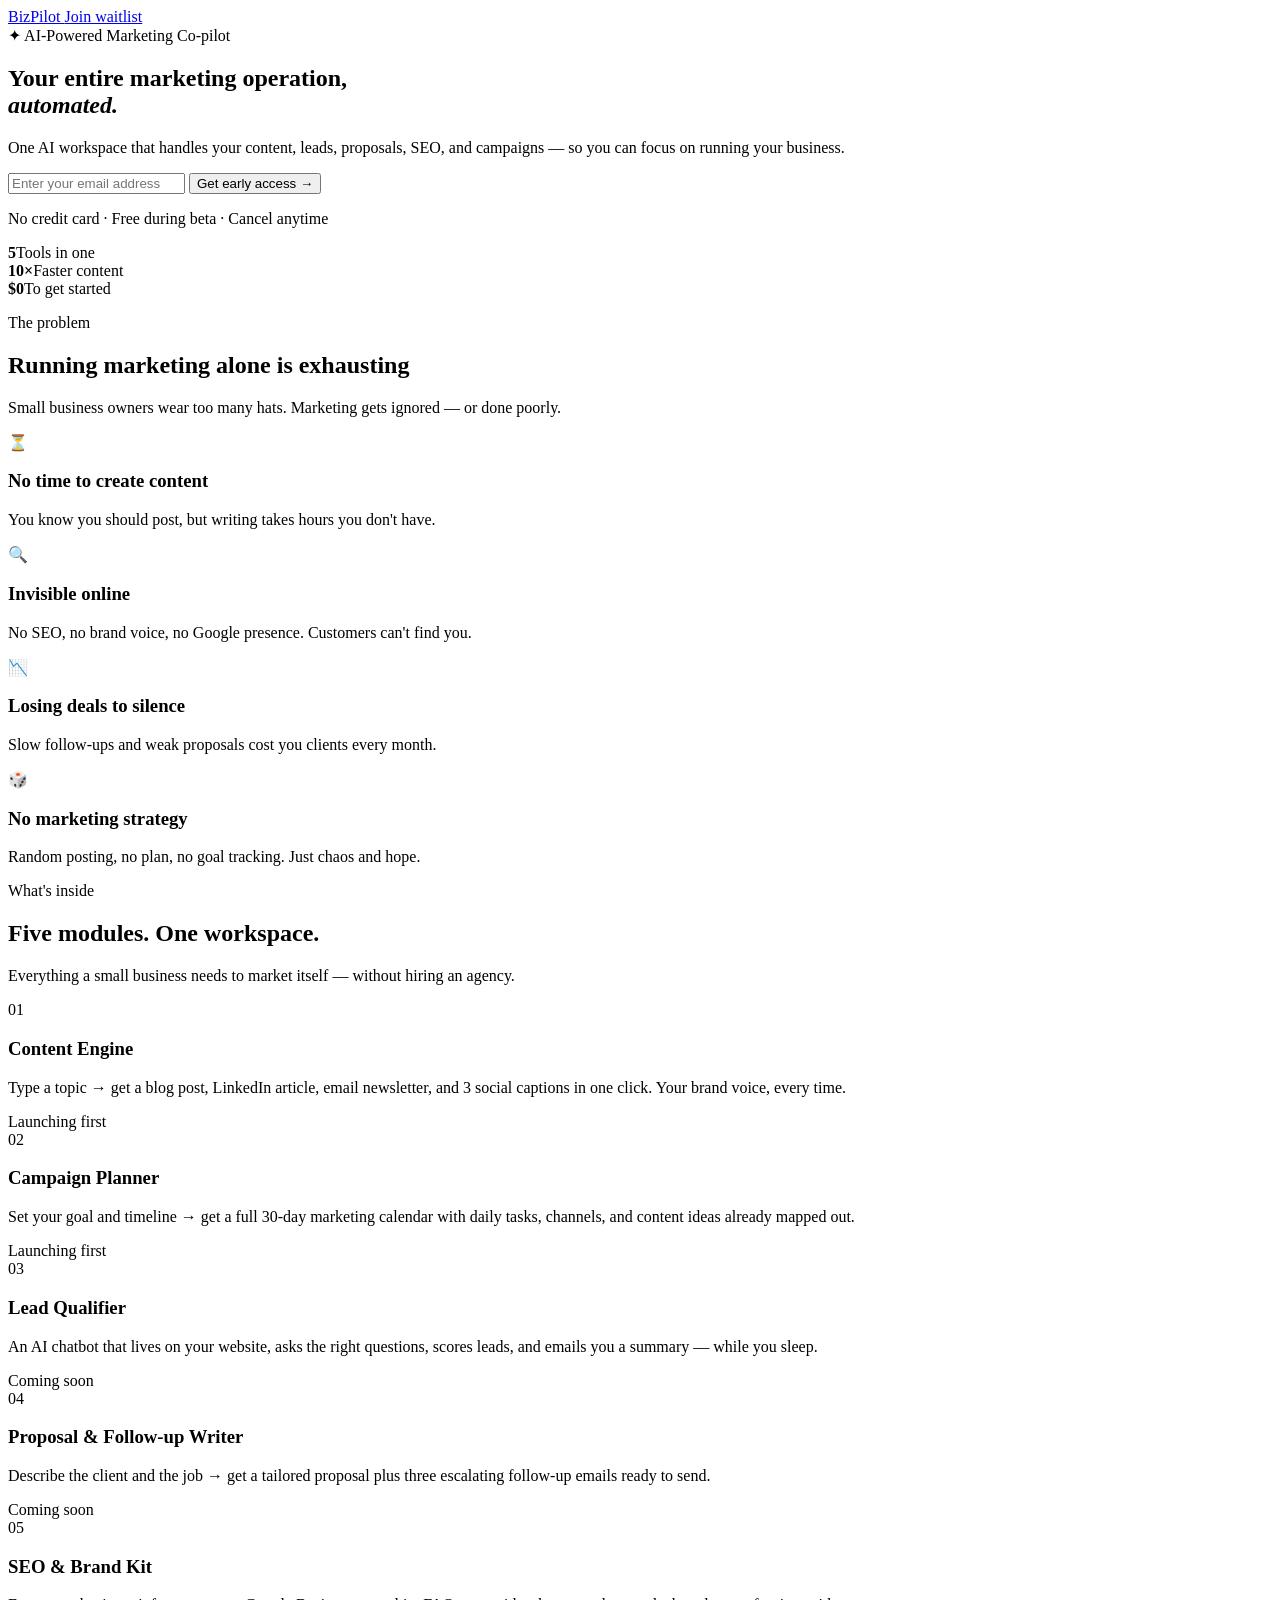
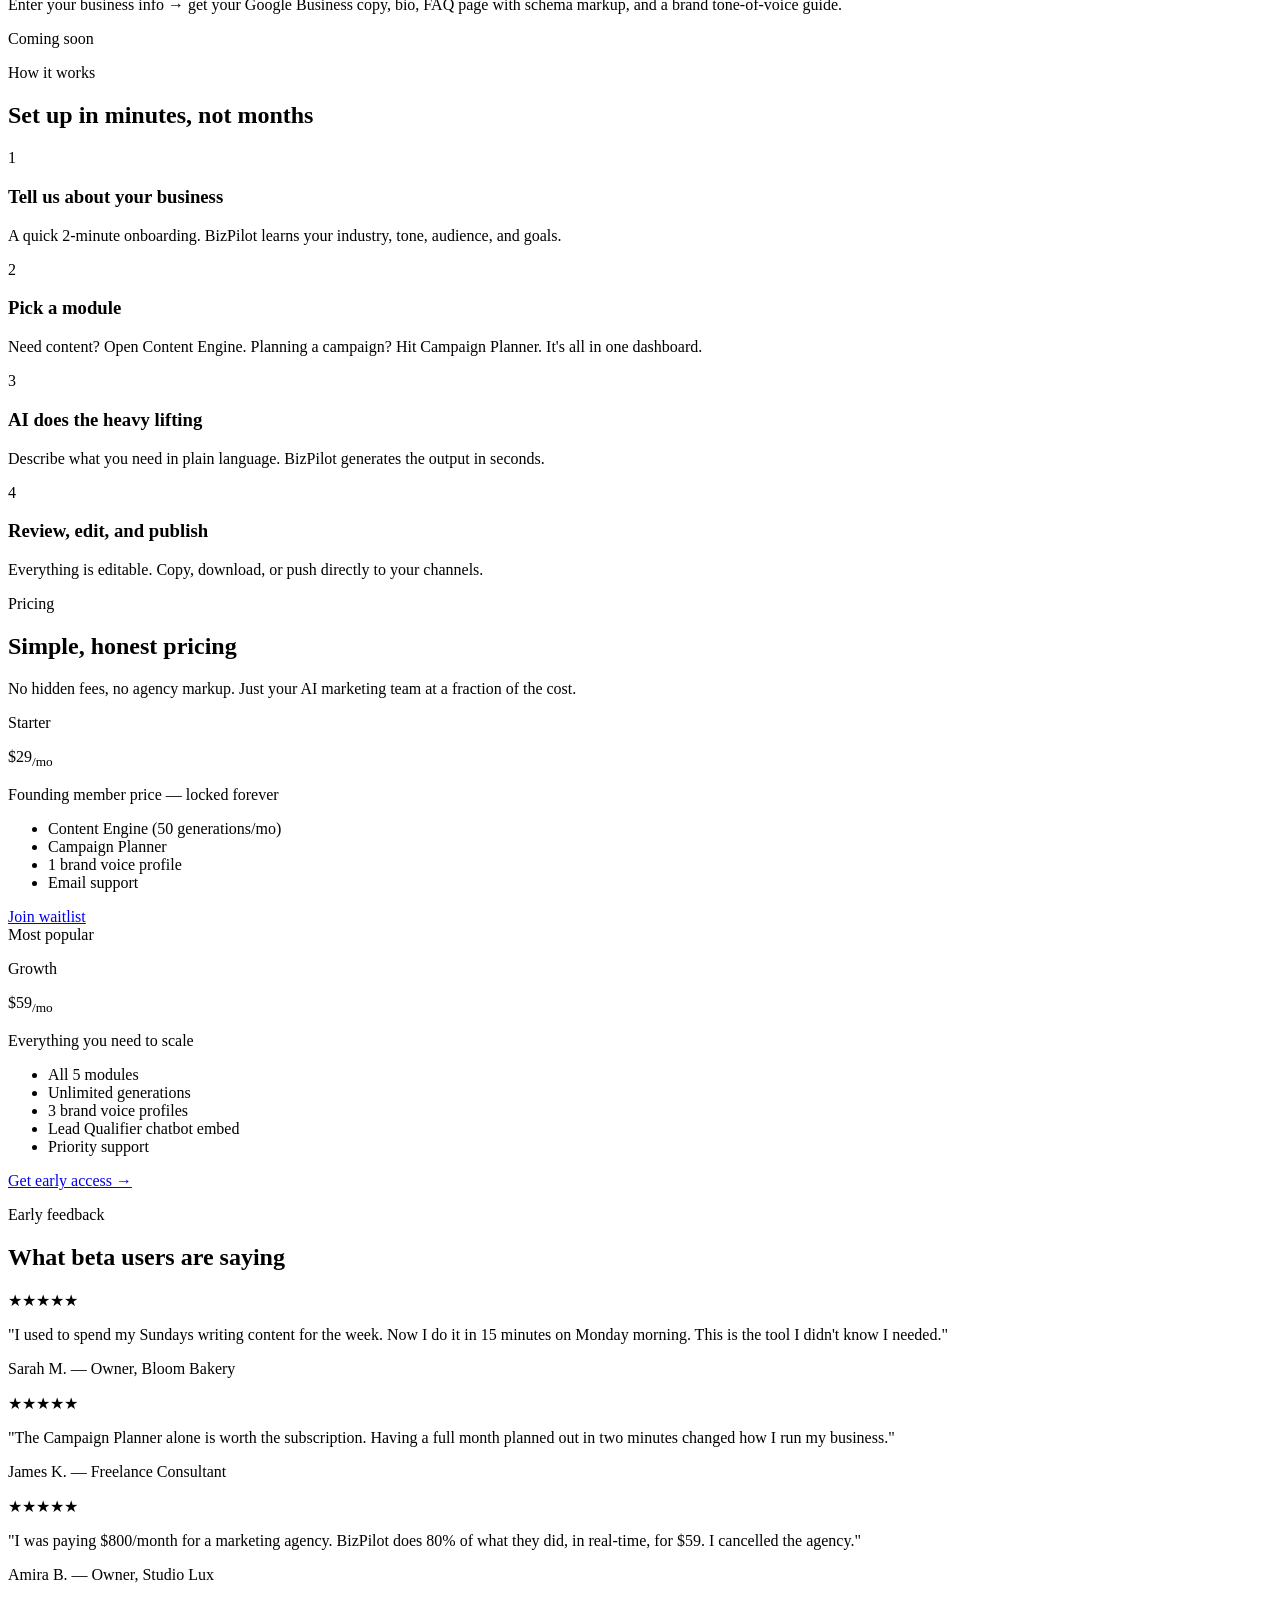
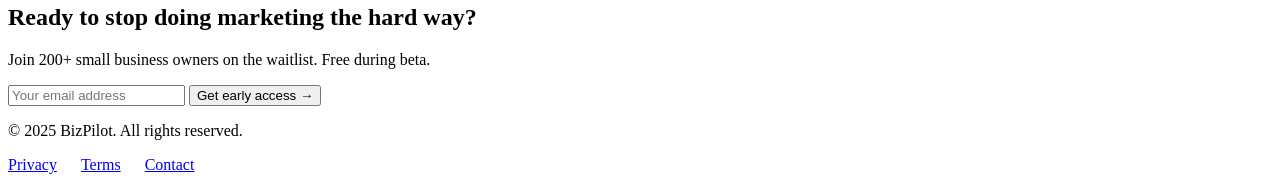
==== index.html @ 3b404449 "Rename landing.htm to index.html" ====
<!DOCTYPE html>
<html lang="en">
<head>
<meta charset="UTF-8" />
<meta name="viewport" content="width=device-width, initial-scale=1.0" />
<title>BizPilot — AI Marketing Co-pilot for Small Businesses</title>
<link href="https://fonts.googleapis.com/css2?family=Instrument+Serif:ital@0;1&family=DM+Sans:wght@300;400;500;600&display=swap" rel="stylesheet" />

</head>
<body>

<!-- NAV -->
<nav>
  <a href="#" class="nav-logo">
    <span></span>
    BizPilot
  </a>
  <a href="#waitlist" class="nav-cta">Join waitlist</a>
</nav>

<!-- HERO -->
<section class="hero">
  <div class="hero-badge">✦ AI-Powered Marketing Co-pilot</div>
  <h1>Your entire marketing operation,<br /><em>automated.</em></h1>
  <p class="hero-sub">One AI workspace that handles your content, leads, proposals, SEO, and campaigns — so you can focus on running your business.</p>
  <form class="hero-form" id="waitlist" onsubmit="handleSubmit(event)">
    <input type="email" placeholder="Enter your email address" required id="email-input" />
    <button type="submit">Get early access →</button>
  </form>
  <p class="hero-note">No credit card · Free during beta · Cancel anytime</p>
  <div class="hero-stats">
    <div class="hero-stat"><strong>5</strong><span>Tools in one</span></div>
    <div class="hero-stat"><strong>10×</strong><span>Faster content</span></div>
    <div class="hero-stat"><strong>$0</strong><span>To get started</span></div>
  </div>
</section>

<!-- PROBLEM -->
<section class="problem">
  <div class="container">
    <p class="section-label">The problem</p>
    <h2 class="section-title">Running marketing alone is exhausting</h2>
    <p class="section-sub">Small business owners wear too many hats. Marketing gets ignored — or done poorly.</p>
    <div class="problem-grid">
      <div class="problem-card">
        <div class="icon">⏳</div>
        <h3>No time to create content</h3>
        <p>You know you should post, but writing takes hours you don't have.</p>
      </div>
      <div class="problem-card">
        <div class="icon">🔍</div>
        <h3>Invisible online</h3>
        <p>No SEO, no brand voice, no Google presence. Customers can't find you.</p>
      </div>
      <div class="problem-card">
        <div class="icon">📉</div>
        <h3>Losing deals to silence</h3>
        <p>Slow follow-ups and weak proposals cost you clients every month.</p>
      </div>
      <div class="problem-card">
        <div class="icon">🎲</div>
        <h3>No marketing strategy</h3>
        <p>Random posting, no plan, no goal tracking. Just chaos and hope.</p>
      </div>
    </div>
  </div>
</section>

<!-- MODULES -->
<section>
  <div class="container">
    <div class="modules-header">
      <p class="section-label">What's inside</p>
      <h2 class="section-title">Five modules. One workspace.</h2>
      <p class="section-sub">Everything a small business needs to market itself — without hiring an agency.</p>
    </div>
    <div class="module-list">
      <div class="module-item">
        <div class="module-num">01</div>
        <div class="module-body">
          <h3>Content Engine</h3>
          <p>Type a topic → get a blog post, LinkedIn article, email newsletter, and 3 social captions in one click. Your brand voice, every time.</p>
        </div>
        <span class="module-tag tag-ship">Launching first</span>
      </div>
      <div class="module-item">
        <div class="module-num">02</div>
        <div class="module-body">
          <h3>Campaign Planner</h3>
          <p>Set your goal and timeline → get a full 30-day marketing calendar with daily tasks, channels, and content ideas already mapped out.</p>
        </div>
        <span class="module-tag tag-ship">Launching first</span>
      </div>
      <div class="module-item">
        <div class="module-num">03</div>
        <div class="module-body">
          <h3>Lead Qualifier</h3>
          <p>An AI chatbot that lives on your website, asks the right questions, scores leads, and emails you a summary — while you sleep.</p>
        </div>
        <span class="module-tag tag-soon">Coming soon</span>
      </div>
      <div class="module-item">
        <div class="module-num">04</div>
        <div class="module-body">
          <h3>Proposal & Follow-up Writer</h3>
          <p>Describe the client and the job → get a tailored proposal plus three escalating follow-up emails ready to send.</p>
        </div>
        <span class="module-tag tag-soon">Coming soon</span>
      </div>
      <div class="module-item">
        <div class="module-num">05</div>
        <div class="module-body">
          <h3>SEO & Brand Kit</h3>
          <p>Enter your business info → get your Google Business copy, bio, FAQ page with schema markup, and a brand tone-of-voice guide.</p>
        </div>
        <span class="module-tag tag-soon">Coming soon</span>
      </div>
    </div>
  </div>
</section>

<!-- HOW IT WORKS -->
<section class="how">
  <div class="container">
    <p class="section-label">How it works</p>
    <h2 class="section-title">Set up in minutes, not months</h2>
    <div class="steps">
      <div class="step">
        <div class="step-num">1</div>
        <h3>Tell us about your business</h3>
        <p>A quick 2-minute onboarding. BizPilot learns your industry, tone, audience, and goals.</p>
      </div>
      <div class="step">
        <div class="step-num">2</div>
        <h3>Pick a module</h3>
        <p>Need content? Open Content Engine. Planning a campaign? Hit Campaign Planner. It's all in one dashboard.</p>
      </div>
      <div class="step">
        <div class="step-num">3</div>
        <h3>AI does the heavy lifting</h3>
        <p>Describe what you need in plain language. BizPilot generates the output in seconds.</p>
      </div>
      <div class="step">
        <div class="step-num">4</div>
        <h3>Review, edit, and publish</h3>
        <p>Everything is editable. Copy, download, or push directly to your channels.</p>
      </div>
    </div>
  </div>
</section>

<!-- PRICING -->
<section>
  <div class="container">
    <p class="section-label">Pricing</p>
    <h2 class="section-title">Simple, honest pricing</h2>
    <p class="section-sub">No hidden fees, no agency markup. Just your AI marketing team at a fraction of the cost.</p>
    <div class="pricing-grid">
      <div class="plan">
        <p class="plan-name">Starter</p>
        <p class="plan-price">$29<sub>/mo</sub></p>
        <p class="plan-note">Founding member price — locked forever</p>
        <ul class="plan-features">
          <li>Content Engine (50 generations/mo)</li>
          <li>Campaign Planner</li>
          <li>1 brand voice profile</li>
          <li>Email support</li>
        </ul>
        <a href="#waitlist" class="plan-btn plan-btn-outline">Join waitlist</a>
      </div>
      <div class="plan featured">
        <span class="plan-badge">Most popular</span>
        <p class="plan-name">Growth</p>
        <p class="plan-price">$59<sub>/mo</sub></p>
        <p class="plan-note">Everything you need to scale</p>
        <ul class="plan-features">
          <li>All 5 modules</li>
          <li>Unlimited generations</li>
          <li>3 brand voice profiles</li>
          <li>Lead Qualifier chatbot embed</li>
          <li>Priority support</li>
        </ul>
        <a href="#waitlist" class="plan-btn plan-btn-solid">Get early access →</a>
      </div>
    </div>
  </div>
</section>

<!-- TESTIMONIALS -->
<section class="testimonials">
  <div class="container">
    <p class="section-label">Early feedback</p>
    <h2 class="section-title">What beta users are saying</h2>
    <div class="testi-grid">
      <div class="testi-card">
        <div class="testi-stars">★★★★★</div>
        <p class="testi-quote">"I used to spend my Sundays writing content for the week. Now I do it in 15 minutes on Monday morning. This is the tool I didn't know I needed."</p>
        <p class="testi-author">Sarah M. — Owner, Bloom Bakery</p>
      </div>
      <div class="testi-card">
        <div class="testi-stars">★★★★★</div>
        <p class="testi-quote">"The Campaign Planner alone is worth the subscription. Having a full month planned out in two minutes changed how I run my business."</p>
        <p class="testi-author">James K. — Freelance Consultant</p>
      </div>
      <div class="testi-card">
        <div class="testi-stars">★★★★★</div>
        <p class="testi-quote">"I was paying $800/month for a marketing agency. BizPilot does 80% of what they did, in real-time, for $59. I cancelled the agency."</p>
        <p class="testi-author">Amira B. — Owner, Studio Lux</p>
      </div>
    </div>
  </div>
</section>

<!-- CTA -->
<section class="cta-section">
  <div class="container">
    <h2>Ready to stop doing marketing the hard way?</h2>
    <p>Join 200+ small business owners on the waitlist. Free during beta.</p>
    <form class="hero-form" style="justify-content:center;" onsubmit="handleSubmit(event)">
      <input type="email" placeholder="Your email address" required />
      <button type="submit">Get early access →</button>
    </form>
  </div>
</section>

<!-- FOOTER -->
<footer>
  <p>© 2025 BizPilot. All rights reserved.</p>
  <div style="display:flex;gap:1.5rem;">
    <a href="#">Privacy</a>
    <a href="#">Terms</a>
    <a href="mailto:hello@bizpilot.io">Contact</a>
  </div>
</footer>

<script>
  function handleSubmit(e) {
    e.preventDefault();
    const btn = e.target.querySelector('button');
    const input = e.target.querySelector('input');
    btn.textContent = '✓ You\'re on the list!';
    btn.style.background = '#86efac';
    input.value = '';
    input.placeholder = 'We\'ll be in touch soon';
    setTimeout(() => {
      btn.textContent = 'Get early access →';
      btn.style.background = '';
      input.placeholder = 'Enter your email address';
    }, 4000);
  }

  const observer = new IntersectionObserver((entries) => {
    entries.forEach(el => {
      if (el.isIntersecting) {
        el.target.style.opacity = '1';
        el.target.style.transform = 'translateY(0)';
      }
    });
  }, { threshold: 0.1 });

  document.querySelectorAll('.module-item, .problem-card, .step, .plan, .testi-card').forEach(el => {
    el.style.opacity = '0';
    el.style.transform = 'translateY(20px)';
    el.style.transition = 'opacity 0.5s ease, transform 0.5s ease';
    observer.observe(el);
  });
</script>
</body>
</html>
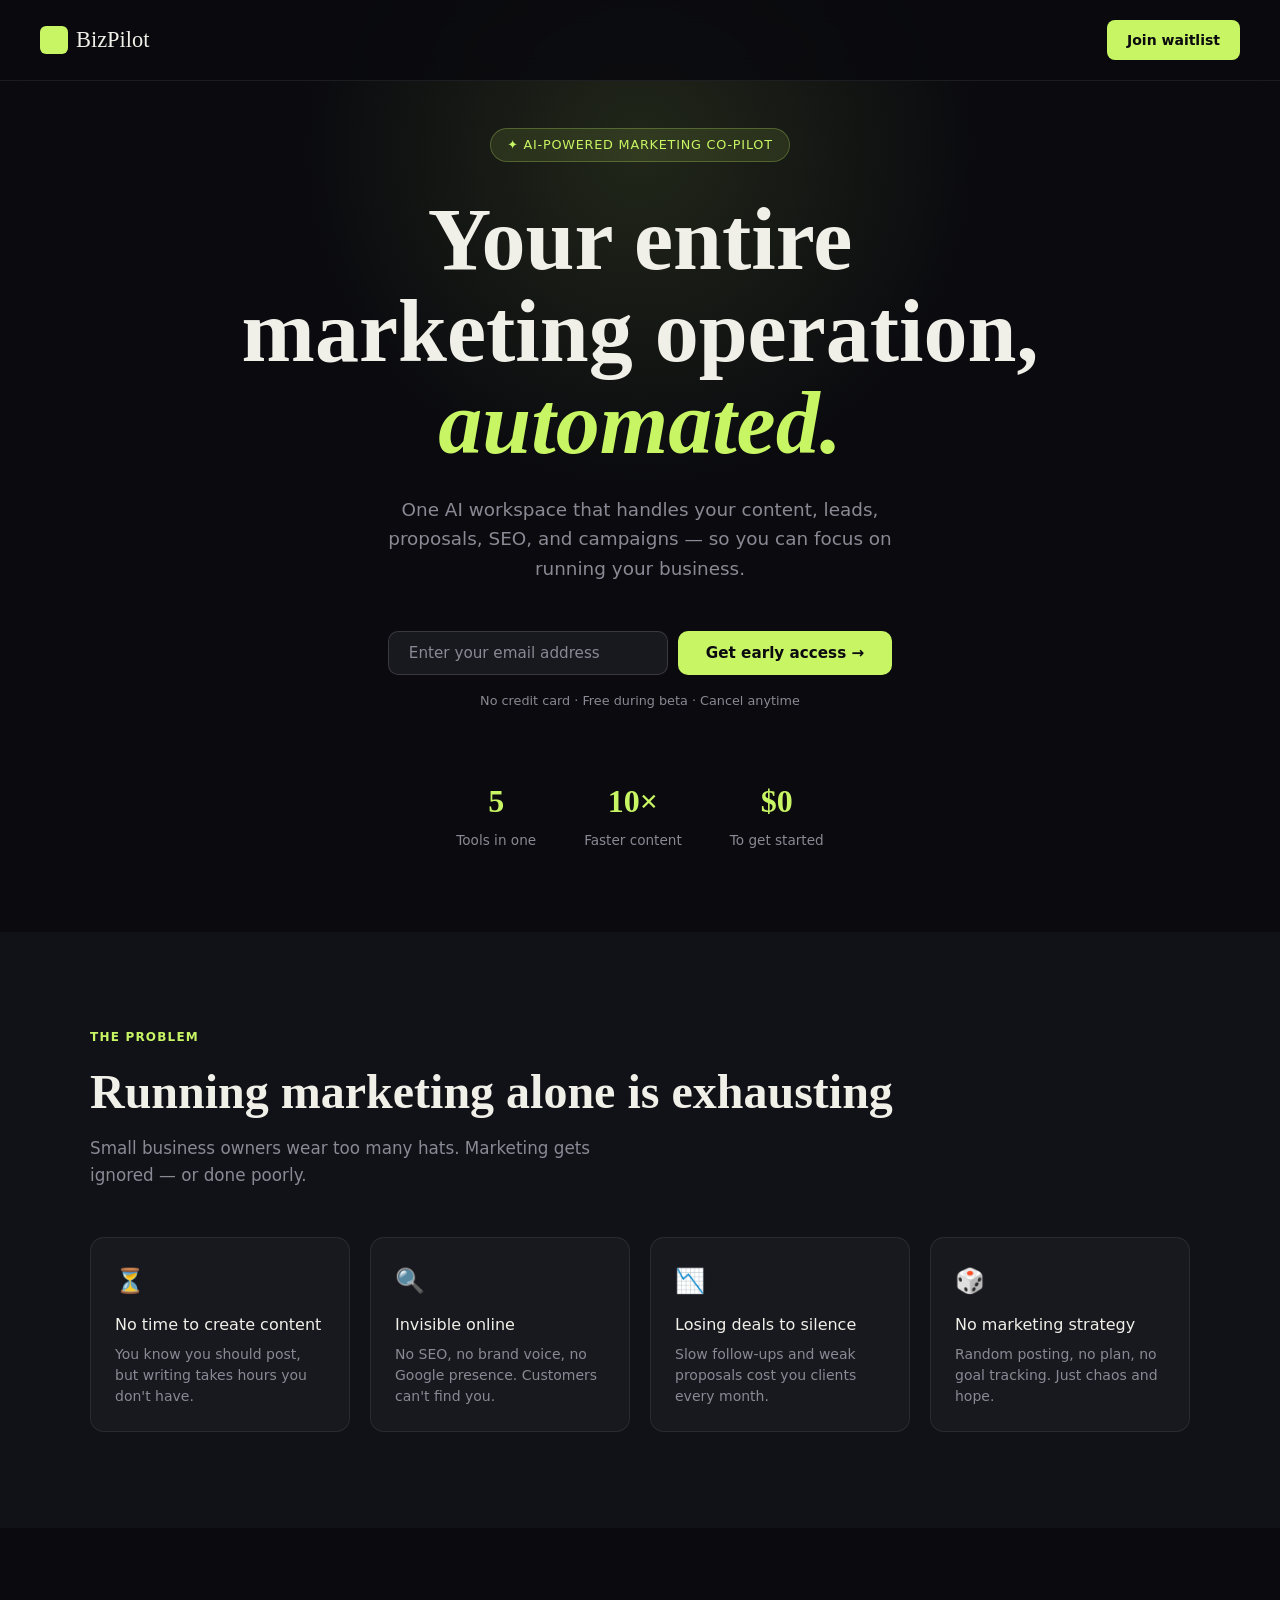
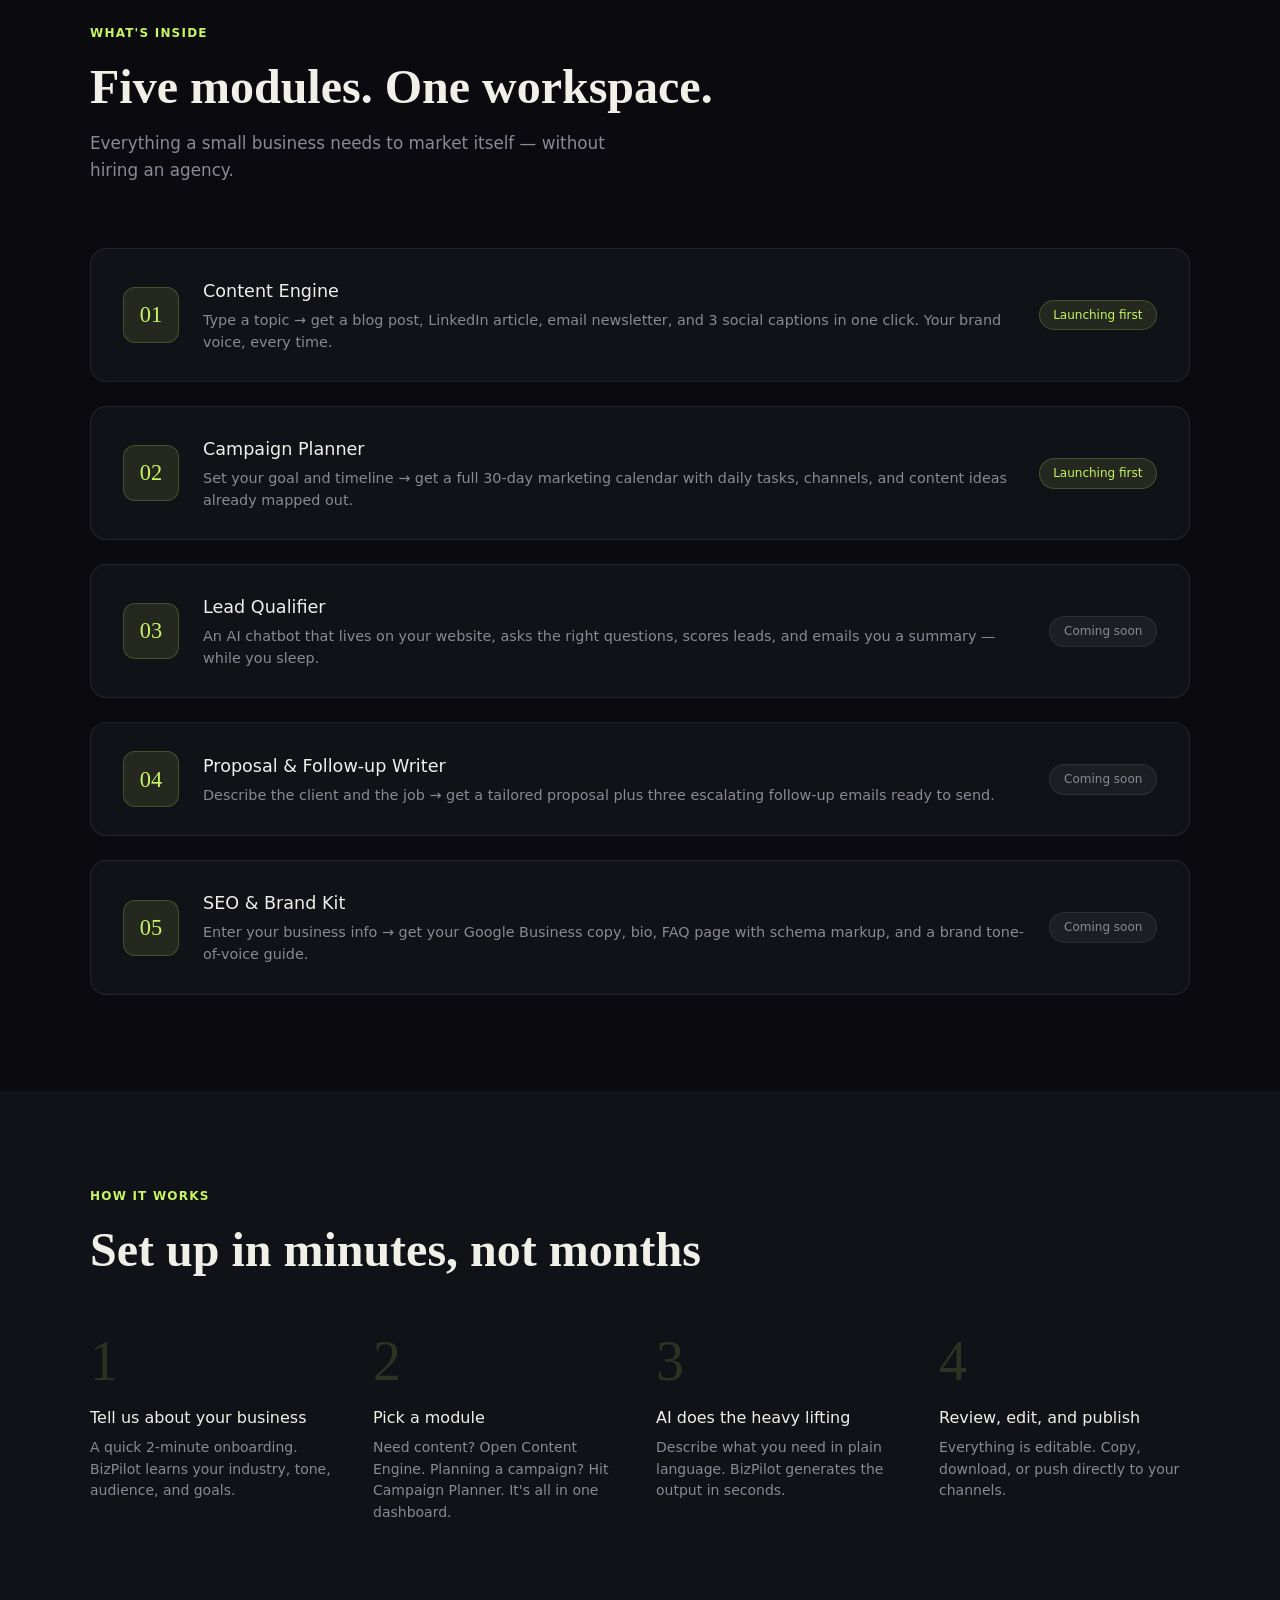
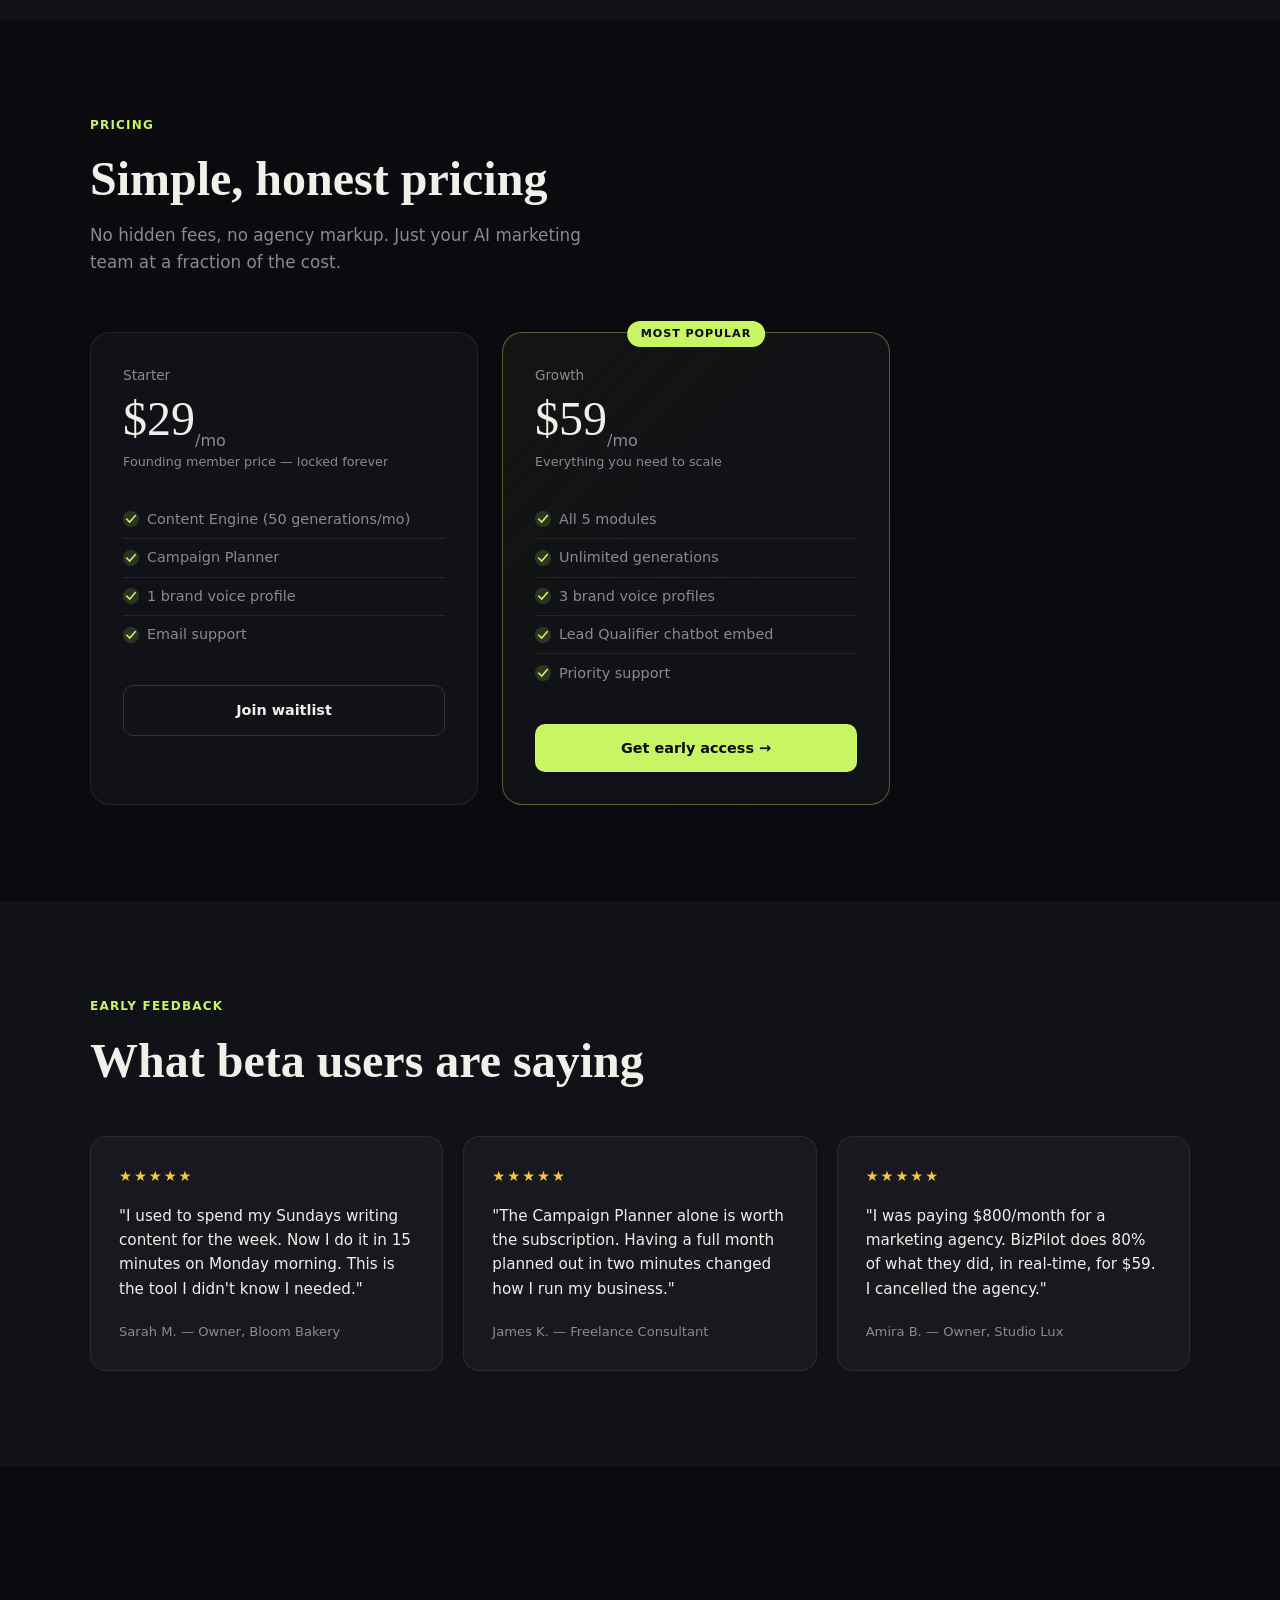
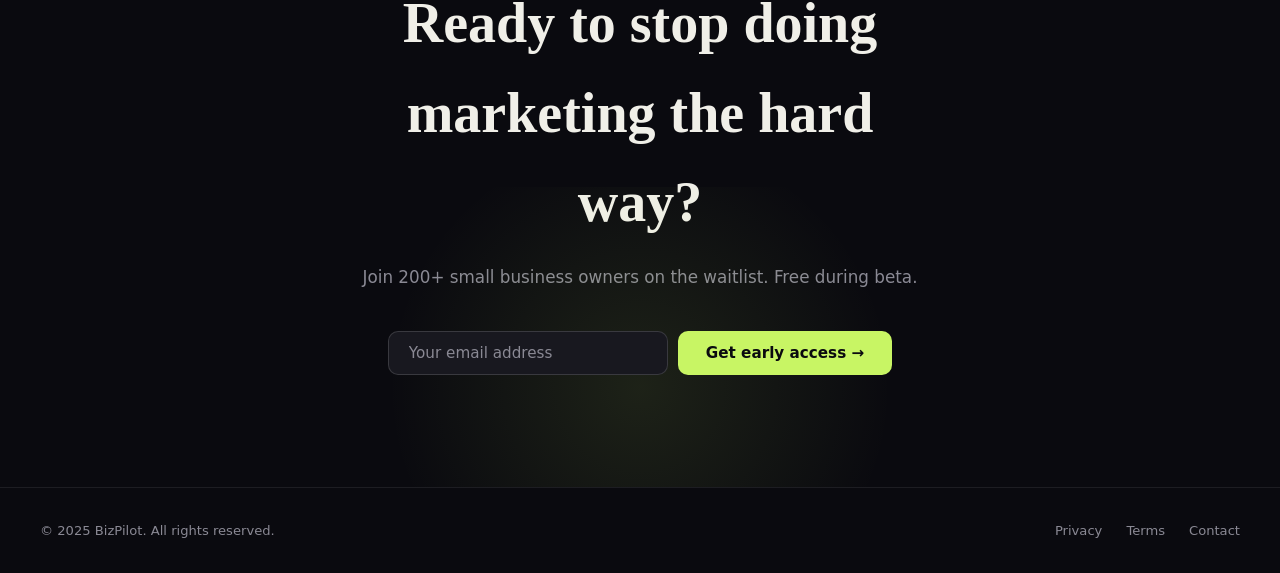
==== commit 3dc0d8db: "Update index.html" ====
--- a/index.html
+++ b/index.html
@@ -6,7 +6,7 @@
 <meta name="viewport" content="width=device-width, initial-scale=1.0" />
 <title>BizPilot — AI Marketing Co-pilot for Small Businesses</title>
 <link href="https://fonts.googleapis.com/css2?family=Instrument+Serif:ital@0;1&family=DM+Sans:wght@300;400;500;600&display=swap" rel="stylesheet" />
-
+<link rel="stylesheet" href="styles.css">
 </head>
 <body>
 
--- a/styles.css
+++ b/styles.css
@@ -0,0 +1,417 @@
+
+  *, *::before, *::after { box-sizing: border-box; margin: 0; padding: 0; }
+
+  :root {
+    --bg: #0a0a0f;
+    --bg2: #111118;
+    --bg3: #18181f;
+    --border: rgba(255,255,255,0.08);
+    --border2: rgba(255,255,255,0.14);
+    --text: #f0efe8;
+    --muted: #8a8994;
+    --accent: #c8f564;
+    --accent2: #a8d94a;
+    --gold: #f5c842;
+    --serif: 'Instrument Serif', Georgia, serif;
+    --sans: 'DM Sans', system-ui, sans-serif;
+  }
+
+  html { scroll-behavior: smooth; }
+
+  body {
+    background: var(--bg);
+    color: var(--text);
+    font-family: var(--sans);
+    font-size: 16px;
+    line-height: 1.6;
+    overflow-x: hidden;
+  }
+
+  /* NAV */
+  nav {
+    position: fixed; top: 0; left: 0; right: 0; z-index: 100;
+    display: flex; align-items: center; justify-content: space-between;
+    padding: 1.25rem 2.5rem;
+    background: rgba(10,10,15,0.85);
+    backdrop-filter: blur(12px);
+    border-bottom: 1px solid var(--border);
+  }
+  .nav-logo {
+    font-family: var(--serif);
+    font-size: 1.4rem;
+    color: var(--text);
+    text-decoration: none;
+    display: flex; align-items: center; gap: 8px;
+  }
+  .nav-logo span {
+    display: inline-block;
+    width: 28px; height: 28px;
+    background: var(--accent);
+    border-radius: 6px;
+  }
+  .nav-cta {
+    background: var(--accent);
+    color: #0a0a0f;
+    font-family: var(--sans);
+    font-weight: 600;
+    font-size: 0.875rem;
+    padding: 0.55rem 1.25rem;
+    border-radius: 8px;
+    text-decoration: none;
+    transition: background 0.2s;
+  }
+  .nav-cta:hover { background: var(--accent2); }
+
+  /* HERO */
+  .hero {
+    min-height: 100vh;
+    display: flex; flex-direction: column;
+    align-items: center; justify-content: center;
+    text-align: center;
+    padding: 8rem 1.5rem 5rem;
+    position: relative;
+    overflow: hidden;
+  }
+  .hero::before {
+    content: '';
+    position: absolute; top: -200px; left: 50%; transform: translateX(-50%);
+    width: 700px; height: 700px;
+    background: radial-gradient(circle, rgba(200,245,100,0.12) 0%, transparent 70%);
+    pointer-events: none;
+  }
+  .hero-badge {
+    display: inline-flex; align-items: center; gap: 6px;
+    background: rgba(200,245,100,0.1);
+    border: 1px solid rgba(200,245,100,0.25);
+    color: var(--accent);
+    font-size: 0.8rem;
+    font-weight: 500;
+    letter-spacing: 0.06em;
+    text-transform: uppercase;
+    padding: 0.35rem 1rem;
+    border-radius: 100px;
+    margin-bottom: 2rem;
+    animation: fadeUp 0.6s ease both;
+  }
+  .hero h1 {
+    font-family: var(--serif);
+    font-size: clamp(2.8rem, 7vw, 5.5rem);
+    line-height: 1.05;
+    max-width: 820px;
+    margin-bottom: 1.5rem;
+    animation: fadeUp 0.6s 0.1s ease both;
+  }
+  .hero h1 em {
+    font-style: italic;
+    color: var(--accent);
+  }
+  .hero-sub {
+    font-size: 1.15rem;
+    color: var(--muted);
+    max-width: 540px;
+    margin-bottom: 3rem;
+    animation: fadeUp 0.6s 0.2s ease both;
+    font-weight: 300;
+  }
+  .hero-form {
+    display: flex; gap: 10px; flex-wrap: wrap; justify-content: center;
+    animation: fadeUp 0.6s 0.3s ease both;
+  }
+  .hero-form input {
+    background: var(--bg3);
+    border: 1px solid var(--border2);
+    color: var(--text);
+    font-family: var(--sans);
+    font-size: 0.95rem;
+    padding: 0.75rem 1.25rem;
+    border-radius: 10px;
+    width: 280px;
+    outline: none;
+    transition: border-color 0.2s;
+  }
+  .hero-form input::placeholder { color: var(--muted); }
+  .hero-form input:focus { border-color: rgba(200,245,100,0.4); }
+  .hero-form button {
+    background: var(--accent);
+    color: #0a0a0f;
+    font-family: var(--sans);
+    font-weight: 600;
+    font-size: 0.95rem;
+    padding: 0.75rem 1.75rem;
+    border-radius: 10px;
+    border: none;
+    cursor: pointer;
+    transition: background 0.2s, transform 0.1s;
+  }
+  .hero-form button:hover { background: var(--accent2); }
+  .hero-form button:active { transform: scale(0.98); }
+  .hero-note {
+    margin-top: 1rem;
+    font-size: 0.8rem;
+    color: var(--muted);
+    animation: fadeUp 0.6s 0.4s ease both;
+  }
+  .hero-stats {
+    display: flex; gap: 3rem; margin-top: 4rem;
+    animation: fadeUp 0.6s 0.5s ease both;
+  }
+  .hero-stat { text-align: center; }
+  .hero-stat strong {
+    display: block;
+    font-family: var(--serif);
+    font-size: 2rem;
+    color: var(--accent);
+  }
+  .hero-stat span { font-size: 0.85rem; color: var(--muted); }
+
+  /* SECTION SHARED */
+  section { padding: 6rem 1.5rem; }
+  .container { max-width: 1100px; margin: 0 auto; }
+  .section-label {
+    font-size: 0.75rem;
+    font-weight: 600;
+    letter-spacing: 0.1em;
+    text-transform: uppercase;
+    color: var(--accent);
+    margin-bottom: 1rem;
+  }
+  .section-title {
+    font-family: var(--serif);
+    font-size: clamp(2rem, 4vw, 3rem);
+    line-height: 1.15;
+    margin-bottom: 1rem;
+  }
+  .section-sub {
+    font-size: 1.05rem;
+    color: var(--muted);
+    max-width: 520px;
+    font-weight: 300;
+  }
+
+  /* PROBLEM */
+  .problem { background: var(--bg2); }
+  .problem-grid {
+    display: grid;
+    grid-template-columns: repeat(auto-fit, minmax(220px, 1fr));
+    gap: 1.25rem;
+    margin-top: 3rem;
+  }
+  .problem-card {
+    background: var(--bg3);
+    border: 1px solid var(--border);
+    border-radius: 14px;
+    padding: 1.5rem;
+  }
+  .problem-card .icon { font-size: 1.5rem; margin-bottom: 0.75rem; }
+  .problem-card h3 { font-size: 1rem; font-weight: 500; margin-bottom: 0.4rem; }
+  .problem-card p { font-size: 0.875rem; color: var(--muted); line-height: 1.5; }
+
+  /* MODULES */
+  .modules-header { margin-bottom: 4rem; }
+  .module-list { display: flex; flex-direction: column; gap: 1.5rem; }
+  .module-item {
+    display: grid;
+    grid-template-columns: 56px 1fr auto;
+    align-items: center;
+    gap: 1.5rem;
+    background: var(--bg2);
+    border: 1px solid var(--border);
+    border-radius: 16px;
+    padding: 1.75rem 2rem;
+    transition: border-color 0.2s, transform 0.2s;
+    cursor: default;
+  }
+  .module-item:hover {
+    border-color: var(--border2);
+    transform: translateX(4px);
+  }
+  .module-num {
+    width: 56px; height: 56px;
+    background: rgba(200,245,100,0.1);
+    border: 1px solid rgba(200,245,100,0.2);
+    border-radius: 12px;
+    display: flex; align-items: center; justify-content: center;
+    font-family: var(--serif);
+    font-size: 1.4rem;
+    color: var(--accent);
+    flex-shrink: 0;
+  }
+  .module-body h3 {
+    font-size: 1.1rem;
+    font-weight: 500;
+    margin-bottom: 0.3rem;
+  }
+  .module-body p { font-size: 0.9rem; color: var(--muted); line-height: 1.5; }
+  .module-tag {
+    font-size: 0.75rem;
+    font-weight: 500;
+    padding: 0.3rem 0.85rem;
+    border-radius: 100px;
+    white-space: nowrap;
+    flex-shrink: 0;
+  }
+  .tag-ship { background: rgba(200,245,100,0.1); color: var(--accent); border: 1px solid rgba(200,245,100,0.2); }
+  .tag-soon { background: rgba(138,137,148,0.1); color: var(--muted); border: 1px solid var(--border); }
+
+  /* HOW IT WORKS */
+  .how { background: var(--bg2); }
+  .steps {
+    display: grid;
+    grid-template-columns: repeat(auto-fit, minmax(220px, 1fr));
+    gap: 2rem;
+    margin-top: 3.5rem;
+  }
+  .step { position: relative; }
+  .step-num {
+    font-family: var(--serif);
+    font-size: 3.5rem;
+    color: rgba(200,245,100,0.15);
+    line-height: 1;
+    margin-bottom: 1rem;
+  }
+  .step h3 { font-size: 1rem; font-weight: 500; margin-bottom: 0.4rem; }
+  .step p { font-size: 0.875rem; color: var(--muted); line-height: 1.55; }
+
+  /* PRICING */
+  .pricing-grid {
+    display: grid;
+    grid-template-columns: repeat(auto-fit, minmax(280px, 1fr));
+    gap: 1.5rem;
+    margin-top: 3.5rem;
+    max-width: 800px;
+  }
+  .plan {
+    background: var(--bg2);
+    border: 1px solid var(--border);
+    border-radius: 20px;
+    padding: 2rem;
+    position: relative;
+  }
+  .plan.featured {
+    border-color: rgba(200,245,100,0.35);
+    background: linear-gradient(135deg, rgba(200,245,100,0.05) 0%, var(--bg2) 60%);
+  }
+  .plan-badge {
+    position: absolute; top: -12px; left: 50%; transform: translateX(-50%);
+    background: var(--accent);
+    color: #0a0a0f;
+    font-size: 0.7rem;
+    font-weight: 700;
+    letter-spacing: 0.08em;
+    text-transform: uppercase;
+    padding: 0.25rem 0.85rem;
+    border-radius: 100px;
+  }
+  .plan-name { font-size: 0.85rem; color: var(--muted); font-weight: 500; margin-bottom: 0.5rem; }
+  .plan-price {
+    font-family: var(--serif);
+    font-size: 3rem;
+    line-height: 1;
+    margin-bottom: 0.25rem;
+  }
+  .plan-price sub { font-size: 1rem; font-family: var(--sans); color: var(--muted); }
+  .plan-note { font-size: 0.8rem; color: var(--muted); margin-bottom: 1.75rem; }
+  .plan-features { list-style: none; margin-bottom: 2rem; }
+  .plan-features li {
+    font-size: 0.9rem;
+    padding: 0.45rem 0;
+    border-bottom: 1px solid var(--border);
+    display: flex; align-items: center; gap: 8px;
+    color: var(--muted);
+  }
+  .plan-features li:last-child { border-bottom: none; }
+  .plan-features li::before {
+    content: '';
+    width: 16px; height: 16px; flex-shrink: 0;
+    background: rgba(200,245,100,0.15);
+    border-radius: 50%;
+    background-image: url("data:image/svg+xml,%3Csvg xmlns='http://www.w3.org/2000/svg' viewBox='0 0 16 16'%3E%3Cpath d='M3 8l3.5 3.5L13 4' stroke='%23c8f564' stroke-width='1.8' fill='none' stroke-linecap='round'/%3E%3C/svg%3E");
+    background-size: 14px;
+    background-repeat: no-repeat;
+    background-position: center;
+  }
+  .plan-btn {
+    display: block;
+    text-align: center;
+    padding: 0.8rem;
+    border-radius: 10px;
+    font-weight: 600;
+    font-size: 0.9rem;
+    text-decoration: none;
+    transition: all 0.2s;
+  }
+  .plan-btn-outline {
+    border: 1px solid var(--border2);
+    color: var(--text);
+  }
+  .plan-btn-outline:hover { border-color: rgba(200,245,100,0.3); color: var(--accent); }
+  .plan-btn-solid {
+    background: var(--accent);
+    color: #0a0a0f;
+  }
+  .plan-btn-solid:hover { background: var(--accent2); }
+
+  /* TESTIMONIALS */
+  .testimonials { background: var(--bg2); }
+  .testi-grid {
+    display: grid;
+    grid-template-columns: repeat(auto-fit, minmax(280px, 1fr));
+    gap: 1.25rem;
+    margin-top: 3rem;
+  }
+  .testi-card {
+    background: var(--bg3);
+    border: 1px solid var(--border);
+    border-radius: 16px;
+    padding: 1.75rem;
+  }
+  .testi-stars { color: var(--gold); font-size: 0.9rem; margin-bottom: 1rem; letter-spacing: 2px; }
+  .testi-quote { font-size: 0.95rem; line-height: 1.6; margin-bottom: 1.25rem; color: var(--text); }
+  .testi-author { font-size: 0.82rem; color: var(--muted); font-weight: 500; }
+
+  /* CTA */
+  .cta-section {
+    text-align: center;
+    padding: 7rem 1.5rem;
+    position: relative;
+    overflow: hidden;
+  }
+  .cta-section::before {
+    content: '';
+    position: absolute; bottom: -100px; left: 50%; transform: translateX(-50%);
+    width: 600px; height: 400px;
+    background: radial-gradient(circle, rgba(200,245,100,0.1) 0%, transparent 70%);
+    pointer-events: none;
+  }
+  .cta-section h2 {
+    font-family: var(--serif);
+    font-size: clamp(2rem, 5vw, 3.5rem);
+    margin-bottom: 1rem;
+    max-width: 600px;
+    margin-left: auto; margin-right: auto;
+  }
+  .cta-section p { color: var(--muted); font-size: 1.05rem; margin-bottom: 2.5rem; font-weight: 300; }
+
+  /* FOOTER */
+  footer {
+    border-top: 1px solid var(--border);
+    padding: 2rem 2.5rem;
+    display: flex; align-items: center; justify-content: space-between;
+    flex-wrap: wrap; gap: 1rem;
+  }
+  footer p { font-size: 0.82rem; color: var(--muted); }
+  footer a { color: var(--muted); text-decoration: none; font-size: 0.82rem; }
+  footer a:hover { color: var(--text); }
+
+  @keyframes fadeUp {
+    from { opacity: 0; transform: translateY(18px); }
+    to { opacity: 1; transform: translateY(0); }
+  }
+
+  @media (max-width: 640px) {
+    nav { padding: 1rem 1.25rem; }
+    .hero-stats { gap: 2rem; }
+    .module-item { grid-template-columns: 44px 1fr; }
+    .module-tag { display: none; }
+    footer { flex-direction: column; text-align: center; }
+  }
